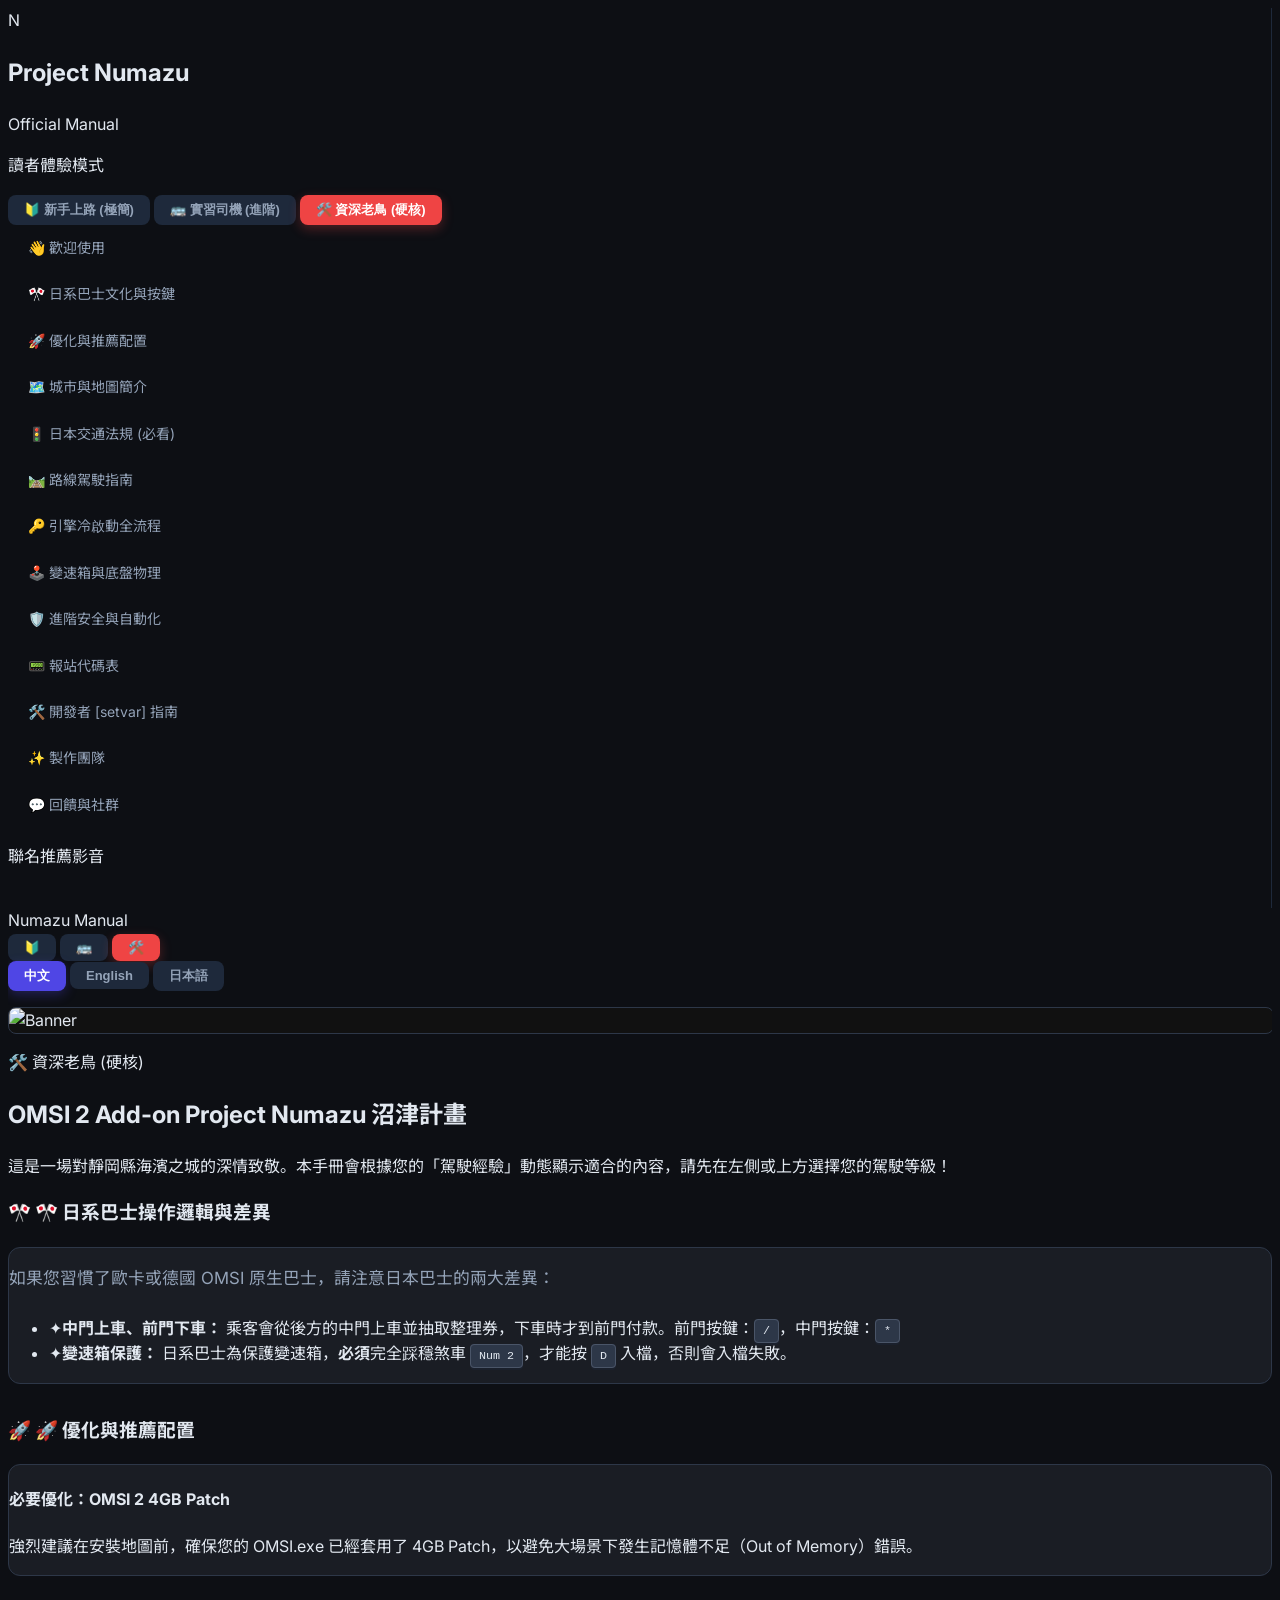
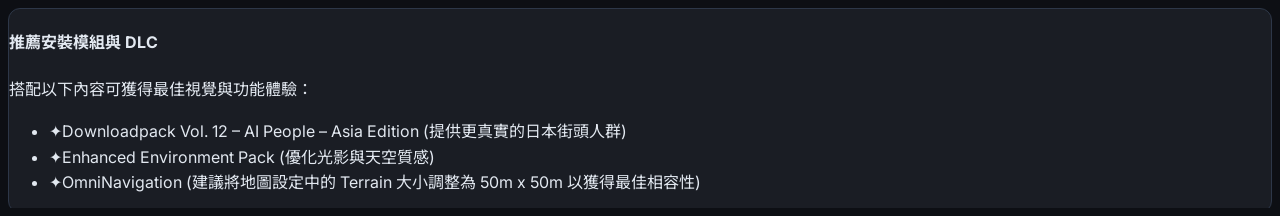
==== Manual_Project_Numazu_OMSI_2_EN+JP+TC.html @ 425b50ad "Add Project Numazu Manual HTML" ====
<!DOCTYPE html>
<html lang="zh-HK">
<head>
    <meta charset="UTF-8">
    <meta name="viewport" content="width=device-width, initial-scale=1.0">
    <meta name="referrer" content="strict-origin-when-cross-origin" />
    <title>Project Numazu - Map & Vehicle Official Manual</title>
    <script src="https://cdn.tailwindcss.com"></script>
    <style>
        @import url('https://fonts.googleapis.com/css2?family=Inter:wght@300;400;600;700;800&display=swap');
        @import url('https://fonts.googleapis.com/css2?family=Noto+Sans+JP:wght@400;700&display=swap');
        
        body {
            font-family: 'Inter', 'Noto Sans JP', -apple-system, BlinkMacSystemFont, sans-serif;
            background-color: #0d0f14;
            color: #e2e8f0;
            scroll-behavior: smooth;
            line-height: 1.6;
        }

        .sidebar { height: 100vh; overflow-y: auto; border-right: 1px solid #1e293b; }
        .content-area { height: 100vh; overflow-y: auto; }
        .card { background: #1a1d24; border: 1px solid #2d3748; border-radius: 0.75rem; overflow: hidden; margin-bottom: 2rem; }
        
        .lang-btn, .level-btn {
            padding: 6px 16px;
            border-radius: 8px;
            font-size: 13px;
            font-weight: 600;
            transition: all 0.3s;
            background: #1e293b;
            color: #94a3b8;
            cursor: pointer;
            border: none;
        }
        .lang-btn.active, .level-btn.active {
            background: #4f46e5;
            color: white;
            box-shadow: 0 4px 12px rgba(79, 70, 229, 0.3);
        }

        /* 難度等級專屬配色 */
        .level-btn[data-level="newbie"].active { background: #10b981; box-shadow: 0 4px 12px rgba(16, 185, 129, 0.3); }
        .level-btn[data-level="inter"].active { background: #f59e0b; box-shadow: 0 4px 12px rgba(245, 158, 11, 0.3); }
        .level-btn[data-level="vet"].active { background: #ef4444; box-shadow: 0 4px 12px rgba(239, 68, 68, 0.3); }

        pre { background: #000; padding: 1.25rem; border-radius: 0.75rem; color: #34d399; font-family: 'Consolas', monospace; font-size: 0.85rem; border: 1px solid #1e293b; margin: 1rem 0; white-space: pre-wrap; }
        
        .nav-link { transition: all 0.2s; border-left: 4px solid transparent; padding: 0.75rem 1rem; display: block; color: #94a3b8; font-size: 0.875rem; text-decoration: none; }
        .nav-link:hover { background: #1e293b; color: #f8fafc; }
        .nav-link.active { color: #818cf8; background: #1e1b4b; border-left: 4px solid #6366f1; }

        .key-badge { background: #334155; padding: 2px 8px; border-radius: 6px; font-weight: 700; color: #fbbf24; border: 1px solid #475569; font-size: 0.75rem; box-shadow: 0 2px 0 #1e293b; }
        
        .tutorial-img {
            width: 100%;
            border-radius: 0.5rem;
            margin: 1rem 0;
            border: 1px solid #2d3748;
            background: #111;
            display: block;
        }

        .section-anchor { scroll-margin-top: 100px; }
        .route-card { border-left: 4px solid #4f46e5; padding: 1.5rem; }
        
        .credit-group-title { color: #818cf8; font-weight: 800; text-transform: uppercase; letter-spacing: 0.1em; font-size: 0.75rem; margin-bottom: 1rem; display: block; }
        .community-link { display: flex; align-items: center; gap: 1rem; padding: 1rem; background: #1a1d24; border: 1px solid #2d3748; border-radius: 0.75rem; color: #e2e8f0; text-decoration: none; transition: all 0.2s; }
        .community-link:hover { border-color: #4f46e5; background: #1e1b4b; }

        .desc-text { color: #94a3b8; font-size: 1.05rem; margin-bottom: 1.5rem; }
        kbd { background: #2d3748; padding: 4px 8px; border-radius: 4px; border: 1px solid #4a5568; font-size: 0.9em; box-shadow: 0 2px 0 #1a202c; color: #e2e8f0; font-family: monospace; }

        .setvar-table th { background: #2d3748; color: #fff; padding: 12px; border: 1px solid #374151; }
        .setvar-table td { padding: 12px; border: 1px solid #374151; color: #94a3b8; }
        .setvar-table tr:nth-child(even) { background: #1f2937; }

        .avatar-img { width: 100%; height: 100%; object-fit: cover; border-radius: 1rem; }

        .step-badge {
            background: #4f46e5;
            color: white;
            width: 28px;
            height: 28px;
            border-radius: 50%;
            display: inline-flex;
            align-items: center;
            justify-content: center;
            font-size: 14px;
            font-weight: 800;
            margin-right: 12px;
            flex-shrink: 0;
        }
    </style>
</head>
<body class="flex">

    <!-- Sidebar Navigation -->
    <aside class="sidebar w-72 flex-shrink-0 bg-[#0d0f14] sticky top-0 hidden md:flex flex-col">
        <div class="p-8 flex-1">
            <div class="flex items-center gap-4 mb-8">
                <div class="w-12 h-12 bg-gradient-to-br from-indigo-500 to-purple-600 rounded-xl flex items-center justify-center font-bold text-white text-xl shadow-lg">N</div>
                <div>
                    <h1 class="text-lg font-bold leading-none text-white">Project Numazu</h1>
                    <span class="text-[10px] text-indigo-400 uppercase tracking-[0.2em] font-bold">Official Manual</span>
                </div>
            </div>

            <!-- Level Selector (Sidebar) -->
            <div class="mb-8 p-4 bg-[#1a1d24] rounded-xl border border-slate-800">
                <p class="text-[10px] text-slate-400 font-bold uppercase tracking-wider mb-3 text-center" id="level-title">讀者體驗模式</p>
                <div class="flex flex-col gap-2">
                    <button onclick="setLevel('newbie')" class="level-btn" data-level="newbie" id="btn-lvl-newbie">🔰 新手上路 (極簡)</button>
                    <button onclick="setLevel('inter')" class="level-btn" data-level="inter" id="btn-lvl-inter">🚌 實習司機 (進階)</button>
                    <button onclick="setLevel('vet')" class="level-btn active" data-level="vet" id="btn-lvl-vet">🛠️ 資深老鳥 (硬核)</button>
                </div>
            </div>
            
            <nav class="space-y-1 text-sm" id="sidebar-nav"></nav>

            <div class="mt-12 pt-8 border-t border-slate-800">
                <p class="text-[10px] font-black text-slate-500 uppercase tracking-widest mb-6 px-2">聯名推薦影音</p>
                <div class="space-y-3">
                    <a href="https://www.youtube.com/@Shiko_0215" target="_blank" class="flex items-center gap-3 px-2 py-1 hover:text-red-500 transition-all group no-underline text-slate-400">
                        <svg class="w-4 h-4" fill="currentColor" viewBox="0 0 24 24"><path d="M23.498 6.186a3.016 3.016 0 0 0-2.122-2.136C19.505 3.545 12 3.545 12 3.545s-7.505 0-9.377.505A3.017 3.017 0 0 0 .502 6.186C0 8.07 0 12 0 12s0 3.93.502 5.814a3.016 3.016 0 0 0 2.122 2.136c1.871.505 9.376.505 9.376.505s7.505 0 9.377-.505a3.015 3.015 0 0 0 2.122-2.136C24 15.93 24 12 24 12s0-3.93-.502-5.814zM9.545 15.568V8.432L15.818 12l-6.273 3.568z"/></svg>
                        <span class="font-medium text-xs">Shiko @Aurora Studio</span>
                    </a>
                    <a href="https://space.bilibili.com/8312316" target="_blank" class="flex items-center gap-3 px-2 py-1 hover:text-blue-400 transition-all group no-underline text-slate-400">
                        <span class="font-black text-sm text-blue-500 rounded bg-white px-1">B</span>
                        <span class="font-medium text-xs">空飛ぶ蔥 @Bilibili</span>
                    </a>
                </div>
            </div>
        </div>
    </aside>

    <!-- Main Content Area -->
    <main class="content-area flex-1 relative bg-[#0d0f14]">
        <header class="sticky top-0 z-20 bg-[#0d0f14]/90 backdrop-blur-xl border-b border-slate-800 px-6 py-4 flex flex-wrap justify-between items-center gap-4">
            <div class="md:hidden font-bold text-white text-lg">Numazu Manual</div>
            
            <!-- Mobile Level Selector -->
            <div class="md:hidden flex gap-2">
                <button onclick="setLevel('newbie')" class="level-btn px-2" data-level="newbie">🔰</button>
                <button onclick="setLevel('inter')" class="level-btn px-2" data-level="inter">🚌</button>
                <button onclick="setLevel('vet')" class="level-btn px-2 active" data-level="vet">🛠️</button>
            </div>

            <div class="flex gap-2 ml-auto">
                <button onclick="setLanguage('zh')" id="btn-zh" class="lang-btn active">中文</button>
                <button onclick="setLanguage('en')" id="btn-en" class="lang-btn">English</button>
                <button onclick="setLanguage('ja')" id="btn-ja" class="lang-btn">日本語</button>
            </div>
        </header>

        <div id="main-content" class="max-w-5xl mx-auto p-6 md:p-16">
            <!-- Content will be Dynamic -->
        </div>
    </main>

    <script>
        const studioBaseURL = "https://images.squarespace-cdn.com/content/v1/68d7b579d57652029ec28fd5/";
        const assetSuffix = "?content-type=image%2Fjpeg";

        const images = {
            banner: studioBaseURL + "b64e6148-f1e7-4c28-883b-c098ede58441/1.jpg" + assetSuffix,
            start_key: studioBaseURL + "3f4625a5-c1e1-497b-9f58-de802a52fb15/2.jpg" + assetSuffix,
            start_engine: studioBaseURL + "e128098c-1c18-47d7-831c-15a4ffff5bd2/3.jpg" + assetSuffix,
            gearbox: studioBaseURL + "775b69c3-3a24-4913-9c1d-58868111ea38/7.jpg" + assetSuffix,
            dash_idling: studioBaseURL + "f2cd33f2-8431-4a8b-b829-32eec924f565/10.jpg" + assetSuffix,
            kneeling: studioBaseURL + "7ba560e2-bae1-47d6-9891-c5ff1f862fbb/11.jpg" + assetSuffix,
            ibis: studioBaseURL + "a61b80b5-82e7-4479-97fa-e146ae84726c/12.jpg" + assetSuffix,
            lcd: studioBaseURL + "43ebb72b-6090-4a53-9eec-144473265c59/13.jpg" + assetSuffix,
            shiko: studioBaseURL + "08ca4c28-f314-40cc-b061-f0c0a336202b/AuroraShiko.png" + assetSuffix,
            negi: studioBaseURL + "73da8416-d54a-4260-bf05-dd0668075fe0/Negi.jpg" + assetSuffix
        };

        const translations = {
			zh: {
                level_title: "讀者體驗模式",
                level_newbie: "🔰 新手上路 (極簡)",
                level_inter: "🚌 實習司機 (進階)",
                level_vet: "🛠️ 資深老鳥 (硬核)",

				welcome_title: "OMSI 2 Add-on Project Numazu 沼津計畫",
				welcome_desc: "這是一場對靜岡縣海濱之城的深情致敬。本手冊會根據您的「駕駛經驗」動態顯示適合的內容，請先在左側或上方選擇您的駕駛等級！",
				nav: {
					welcome: '👋 歡迎使用',
					setup: '🚀 優化與推薦配置',
					map_intro: '🗺️ 城市與地圖簡介',
                    quick_start: '⚡ 極簡 3 分鐘發車',
                    diff_culture: '🎌 日系巴士文化與按鍵',
                    traffic_rules: '🚦 日本交通法規 (必看)',
					route_guide: '🛤️ 路線駕駛指南',
					start: '🔑 引擎冷啟動全流程',
					driving: '🕹️ 變速箱與底盤物理',
					advanced: '🛡️ 進階安全與自動化',
					ibis: '📟 報站代碼表',
					dev: '🛠️ 開發者 [setvar] 指南',
					credits: '✨ 製作團隊',
					community: '💬 回饋與社群'
				},

                // 專屬：新手上路 (Newbie)
                quick_start_h: "⚡ 3分鐘內讓巴士動起來 (極速上手)",
                quick_start_desc: "覺得複雜的開關太多？別擔心，跟著這三個步驟，立刻把車開上路！",
                quick_start_steps: [
                    "按下 <kbd>E</kbd> 與 <kbd>M</kbd> 啟動引擎與電源。",
                    "踩住煞車，按下 <kbd>D</kbd> 切入前進檔位。",
                    "按下 <kbd>.</kbd> 放開駐車手煞車，踩油門出發！"
                ],
                quick_start_video_h: "📺 懶人包教學影片",
                quick_start_video_desc: "文字太無聊？直接看教學影片 (提供 B站 與 YouTube 雙源)：",

                // 專屬：實習司機 (Intermediate)
                diff_culture_h: "🎌 日系巴士操作邏輯與差異",
                diff_culture_desc: "如果您習慣了歐卡或德國 OMSI 原生巴士，請注意日本巴士的兩大差異：",
                diff_culture_points: [
                    "<b>中門上車、前門下車：</b> 乘客會從後方的中門上車並抽取整理券，下車時才到前門付款。前門按鍵：<kbd>/</kbd>，中門按鍵：<kbd>*</kbd>",
                    "<b>變速箱保護：</b> 日系巴士為保護變速箱，<b>必須</b>完全踩穩煞車 <kbd>Num 2</kbd>，才能按 <kbd>D</kbd> 入檔，否則會入檔失敗。"
                ],

                // 交通規則區塊 (All Tiers)
                traffic_rules_h: "🚦 日本交通法規與安全指南",
                traffic_rules_desc: "無論您是新手還是老司機，在日本道路上駕駛都必須遵守當地法規。請觀看安全短片，或直接閱讀下方的「文字版重點」：",
                traffic_switch_hint: "🎥 載入緩慢？將滑鼠移至影片上方，可於右上角手動切換線路 (YouTube / Bilibili)",
                
                // 離線文字版重點 (新增)
                traffic_fallback_title: "安全限制 (Local File Restriction)",
                traffic_fallback_desc: "為遵守瀏覽器安全政策，本地檔案無法直接內嵌播放。請點擊下方按鈕前往觀看，或直接閱讀下方的「文字版重點」。",
                traffic_fallback_btn: "▶️ 於 YouTube 觀看 (Watch on YouTube)",
                traffic_text_h: "📖 交通規則文字版重點 (離線可讀)",
                traffic_text_rules: [
                    "🚗 <b>左側通行：</b> 日本道路實施左側通行，方向盤在右側。",
                    "🚶 <b>禮讓行人：</b> 轉彎時，斑馬線上的行人擁有絕對優先權。",
                    "🛑 <b>停看聽：</b> 行經鐵路平交道 (道口) 前必須「完全停止」再開。",
                    "🚦 <b>嚴守號誌：</b> 切勿闖紅燈，市區速限通常為 40km/h。"
                ],

                // 共用/進階
				setup_h: "🚀 優化與推薦配置",
				setup_patch: "必要優化：OMSI 2 4GB Patch",
				setup_patch_desc: "強烈建議在安裝地圖前，確保您的 OMSI.exe 已經套用了 4GB Patch，以避免大場景下發生記憶體不足（Out of Memory）錯誤。",
				setup_dlc: "推薦安裝模組與 DLC",
				setup_dlc_notes: "搭配以下內容可獲得最佳視覺與功能體驗：",
				setup_dlc_list: [
					"Downloadpack Vol. 12 – AI People – Asia Edition (提供更真實的日本街頭人群)",
					"Enhanced Environment Pack (優化光影與天空質感)",
					"OmniNavigation (建議將地圖設定中的 Terrain 大小調整為 50m x 50m 以獲得最佳相容性)"
				],
				setup_asian: "手動啟用亞洲乘客 (選配)",
				setup_asian_desc: "若您已安裝亞洲人型 DLC，請按照以下步驟手動切換：",
				setup_asian_steps: [
					"前往地圖目錄：`Maps/Project_Numazu/`",
					"刪除原有的 `humans.txt` 與 `drivers.txt` 文件",
					"將 `humans-Asian.txt` 重新命名為 `humans.txt`",
					"將 `drivers_Asian.txt` 重新命名為 `drivers.txt` (移除 _Asian 後綴)"
				],
				map_intro_h: "🗺️ 地圖故事與背景",
				map_intro_p1: "沼津市（Numazu City）坐落於靜岡縣東部，是前往伊豆半島的重要門戶。地圖製作團隊致力於 1:1 還原當地的街景。",
				map_features_h: "💡 地圖製作特色",
				map_features: ["真實窄路體驗", "富士山絕景", "自定義日系物件", "最佳化 FPS 調校"],
				route_h: "營運路線深度導覽",
				route_nis: "NIS 回送：由車廠出發至車站的必經之路。",
				route_n12: "快速往返沼津駅與港口市場。",
				route_n13: "穿梭於商店街與港口間的循環線。",
				route_n41: "前往明電舎工業區的通勤線路。",
				route_n45: "經由主要幹道往返沼津駅與沼津港。",
				timetable_title: "互動式聯合時刻表",
				timetable_desc: "獲取所有巴士路線與 NR 鐵路轉乘的完整營運時間表。強烈建議專業駕駛員以此維持準點。",
				timetable_btn: "開啟 Numazu_Station_TimeTable.html",
				route_n12_title: "沼12 N12 (沼津駅-沼津港) 假日特急",
				route_n13_title: "沼13 N13 (沼津駅-沼津港)",
				route_n41_title: "N41 (沼津駅 - 明電舎)",
				route_n45_title: "N45 (沼津駅 - 沼津港)",
				
                start_h: "🔑 硬核：引擎冷啟動全流程",
				start_p1: "本模組真實還原五十鈴 4HK1-TCS 引擎的電氣聯鎖邏輯，請嚴格遵守以下操作：",
				start_list: ["1. 插入鑰匙", "2. 開啟主電源 (Main Power) - 確保氣壓錶作動", "3. 點火啟動並等待自檢完成"],
				start_warning: "警告：引擎運轉時切勿關閉主電源，將導致 ECU 判定錯誤並死火。",
				
                driving_h: "🕹️ 變速箱與底盤物理",
				trans_h: "Allison 6AT 自動變速箱邏輯",
				trans_p: "掛入檔位前**必須踩住煞車**。點擊儀表板左側的 MODE 按鈕可切換至 Power Mode 延遲換檔時機。",
				height_h: "Kneeling 與 Leveling 車身傾斜控制",
				height_p: "開啟開關後，車門開啟時空氣懸吊會自動洩氣使車身側傾下降。",
				
                advanced_h: "🛡️ 進階安全系統詳解",
				edss_h: "EDSS (緊急駕駛停止系統)",
				edss_p: "發生緊急情況時按下紅色按鈕，車輛會發出警報並立即切斷動力、強力制動直到完全停止。",
				stop_h: "Idling-Stop (自動啟停系統)",
				stop_p: "拉起手煞車並深踩煞車，當綠燈亮起時引擎會自動關閉以節能。",
				
                fare_title: "📟 IBIS 與整理券系統",
				fare_desc: "模擬日本「整理券」機制，請由 IBIS 輸入下方代碼設定路線與票價區間。",
				dev_h: "🛠️ 開發者專區：[setvar] 指南",
				dev_p: "車輛塗裝的 [*.cti] 檔案包含多個 [setvar] 選項。進階玩家與塗裝製作者可自由調整：",
				setvars: {
					door: "Door_chime_Type (門鈴聲類型)",
					door_desc: "0: 基礎蜂鳴器 | 1: 叮咚鈴聲 | 2: 音樂鈴聲 | 3: 西鐵式鈴聲",
					led: "Side_LED_Type (側邊看板類型)",
					led_desc: "0: 短版 | 1: 長版 | 2: LCD 顯示屏",
					stop: "Bus_stop_sign (車內站名牌)",
					stop_desc: "0: 無 | 1: 新式數位 | 2: 舊式燈箱",
					plate: "Number_plate_type (車牌位置)",
					plate_desc: "0: 中置 | 1: 側置"
				},
				paths_h: "材質路徑說明",
				paths_p: "自定義看板內容路徑：",
				credits_h: "✨ 製作團隊 (Credits)",
				credits_recognition: "特別致謝 Negi-kyu Workshop 提供的 ERGA Mio 模型組與腳本技術。",
				team_sections: {
					core: "核心開發團隊",
					vehicles: "車輛模型與 AI 資產",
					trains: "火車模型提供",
					resources: "物件資源",
					audio: "資產, 音效與音訊",
					thanks: "特別鳴謝"
				},
				community_h: "💬 回饋與社群 (Community)",
				community_p: "我們重視您的意見！"
			},
			en: {
                level_title: "Reader Experience Mode",
                level_newbie: "🔰 Newbie (Quick Start)",
                level_inter: "🚌 Intermediate (Standard)",
                level_vet: "🛠️ Veteran (Hardcore)",

				welcome_title: "OMSI 2 Add-on Project Numazu",
				welcome_desc: "Welcome to Project Numazu! This manual adapts to your experience level. Please select your driving experience level on the left or top to begin.",
				nav: {
					welcome: '👋 Welcome',
					setup: '🚀 Optimized Setup',
					map_intro: '🗺️ Map Story',
                    quick_start: '⚡ 3-Min Quick Start',
                    diff_culture: '🎌 JP Bus Culture',
                    traffic_rules: '🚦 Traffic Rules (Must Watch)',
					route_guide: '🛤️ Route Guide',
					start: '🔑 Cold Start Sequence',
					driving: '🕹️ Gearbox & Physics',
					advanced: '🛡️ Safety Systems',
					ibis: '📟 IBIS Codes',
					dev: '🛠️ Developer [setvar]',
					credits: '✨ Credits',
					community: '💬 Community'
				},

                quick_start_h: "⚡ 3-Minute Quick Start",
                quick_start_desc: "Too many switches? Follow these 3 simple steps to get moving immediately!",
                quick_start_steps: [
                    "Press <kbd>E</kbd> and <kbd>M</kbd> to start the engine and electrics.",
                    "Hold the brake, and press <kbd>D</kbd> to shift into Drive.",
                    "Press <kbd>.</kbd> to release the parking brake, and accelerate!"
                ],
                quick_start_video_h: "📺 Video Tutorials",
                quick_start_video_desc: "Prefer watching? Check out the quick start guides:",

                diff_culture_h: "🎌 Japanese Bus Operations",
                diff_culture_desc: "If you're used to European buses in OMSI, note these key differences:",
                diff_culture_points: [
                    "<b>Rear Boarding:</b> Passengers board from the middle/rear doors and exit from the front door. Front door key: <kbd>/</kbd>, Middle door key: <kbd>*</kbd>",
                    "<b>Gearbox Protection:</b> You <b>must</b> hold the brake pedal (<kbd>Num 2</kbd>) fully before pressing <kbd>D</kbd>, otherwise the gear won't engage."
                ],

                traffic_rules_h: "🚦 Japanese Traffic Rules & Safety",
                traffic_rules_desc: "Whether you're a newbie or a veteran, driving on Japanese roads requires strict adherence to local laws. Watch the video or read the core rules below:",
                traffic_switch_hint: "🎥 Video not loading? Hover over the video to switch source (YouTube / Bilibili).",
                
                traffic_fallback_title: "Local File Restriction (Offline)",
                traffic_fallback_desc: "Due to browser security policies, videos cannot be embedded in local files. Watch via the button below, or read the text summary:",
                traffic_fallback_btn: "▶️ Watch on YouTube",
                traffic_text_h: "📖 Core Traffic Rules (Text Version)",
                traffic_text_rules: [
                    "🚗 <b>Left-Hand Traffic:</b> Drive on the left side of the road.",
                    "🚶 <b>Yield to Pedestrians:</b> Pedestrians at crosswalks have absolute priority.",
                    "🛑 <b>Full Stop:</b> You must come to a COMPLETE STOP at railway crossings.",
                    "🚦 <b>Speed & Signals:</b> Follow speed limits (usually 40km/h in cities) and traffic lights."
                ],

				setup_h: "🚀 Optimized Setup",
				setup_patch: "Essential: OMSI 2 4GB Patch",
				setup_patch_desc: "Apply the 4GB Patch to your OMSI.exe to prevent 'Out of Memory' errors in this detailed map.",
				setup_dlc: "Recommended DLCs & Mods",
				setup_dlc_notes: "The DLC is best experienced with the following:",
				setup_dlc_list: [
					"Downloadpack Vol. 12 – AI People – Asia Edition",
					"Enhanced Environment Pack",
					"OmniNavigation (Resize terrain to 50m x 50m)"
				],
				setup_asian: "Optional: Asian Passengers Setup",
				setup_asian_desc: "To use Asian passengers, go to `Maps/Project_Numazu/` and:",
				setup_asian_steps: [
					"Delete `humans.txt` and `drivers.txt`",
					"Rename `humans-Asian.txt` to `humans.txt`",
					"Rename `drivers_Asian.txt` to `drivers.txt`"
				],
				map_intro_h: "🗺️ Map Background",
				map_intro_p1: "Located in Shizuoka, Numazu is the gateway to the Izu Peninsula.",
				map_features_h: "💡 Map Features",
				map_features: ["Narrow roads", "Mt. Fuji views", "Custom Assets", "FPS Optimized"],
				route_h: "Route Navigation",
				route_nis: "NIS: Depot transfers.",
				route_n12: "Quick transfer between Numazu Sta. and Port Market.",
				route_n13: "Circular route through shopping streets and the port.",
				route_n41: "Commuter route to Meidensha Industrial Area.",
				route_n45: "Arterial route between Numazu Sta. and Numazu Port.",
				timetable_title: "Interactive Joint Timetable",
				timetable_desc: "Access the full operational schedule for all routes.",
				timetable_btn: "Open Numazu_Station_TimeTable.html",
				route_n12_title: "N12 (Numazu Sta. - Numazu Port) Holiday Express",
				route_n13_title: "N13 (Numazu Sta. - Numazu Port)",
				route_n41_title: "N41 (Numazu Sta. - Meidensha)",
				route_n45_title: "N45 (Numazu Sta. - Numazu Port)",
				start_h: "🔑 Hardcore: Cold Start Sequence",
				start_p1: "Electrical interlock logic for the 4HK1-TCS Engine:",
				start_list: ["1. Insert Key", "2. Main Power ON", "3. Ignition & Self-Check"],
				start_warning: "WARNING: Do not cut main power while engine is running.",
				driving_h: "🕹️ Handling & Gearbox",
				trans_h: "Allison 6AT Logic",
				trans_p: "Brake pedal MUST be pressed to shift. Use MODE for Power Shift.",
				height_h: "Kneeling/Leveling",
				height_p: "Auto kneeling when doors open.",
				advanced_h: "🛡️ Safety Features",
				edss_h: "EDSS (Emergency Stop)",
				edss_p: "Triggers alarm and emergency braking.",
				stop_h: "Idling-Stop",
				stop_p: "Auto stop with brake + parking brake.",
				fare_title: "📟 IBIS & Fare",
				fare_desc: "Japanese fare simulation.",
				dev_h: "🛠️ Developer: About the Setvars",
				dev_p: "The texture's [*.cti] file includes multiple [setvar] options:",
				setvars: {
					door: "Door_chime_Type",
					door_desc: "0: Basic Buzzer | 1: Ding-dong | 2: Music | 3: Nishitetsu Type",
					led: "Side_LED_Type",
					led_desc: "0: Short | 1: Long | 2: LCD Display",
					stop: "Bus_stop_sign",
					stop_desc: "0: None | 1: New Type | 2: Old Type",
					plate: "Number_plate_type",
					plate_desc: "0: Middle | 1: Side"
				},
				paths_h: "Texture Paths",
				paths_p: "Modify Krueger folder textures.",
				credits_h: "✨ Project Credits",
				credits_recognition: "Special recognition to Negi-kyu Workshop.",
				team_sections: {
					core: "Core Development Team",
					vehicles: "Vehicle Models & AI",
					trains: "Train Models",
					resources: "Resources",
					audio: "Assets, Sound & Audio",
					thanks: "Special Thanks"
				},
				community_h: "💬 Community",
				community_p: "We value your input!"
			},
			ja: {
                level_title: "読者体験モード",
                level_newbie: "🔰 初心者 (クイック)",
                level_inter: "🚌 中級者 (標準)",
                level_vet: "🛠️ ベテラン (ハードコア)",

				welcome_title: "OMSI 2 プロジェクト沼津",
				welcome_desc: "プロジェクト沼津へようこそ！このマニュアルはあなたの経験値に合わせて内容が変化します。左側または上部からレベルを選択してください。",
				nav: {
					welcome: '👋 ようこそ',
					setup: '🚀 最適化設定',
					map_intro: '🗺️ 地図の概要',
                    quick_start: '⚡ 3分発車ガイド',
                    diff_culture: '🎌 日本のバス仕様',
                    traffic_rules: '🚦 交通ルール (必見)',
					route_guide: '🛤️ 路線ガイド',
					start: '🔑 始動シーケンス',
					driving: '🕹️ 走行・変速機',
					advanced: '🛡️ 安全機能',
					ibis: '📟 IBIS',
					dev: '🛠️ [setvar] 設定',
					credits: '✨ クレジット',
					community: '💬 コミュニティ'
				},

                quick_start_h: "⚡ 3分で出発！クイックスタート",
                quick_start_desc: "スイッチが多すぎる？この3つのステップだけで、すぐに出発できます！",
                quick_start_steps: [
                    "<kbd>E</kbd> と <kbd>M</kbd> を押してエンジンと電源を入れます。",
                    "ブレーキを踏んだまま、<kbd>D</kbd> を押してドライブに入れます。",
                    "<kbd>.</kbd> を押してパーキングブレーキを解除し、アクセルを踏みます！"
                ],
                quick_start_video_h: "📺 動画チュートリアル",
                quick_start_video_desc: "文字より動画派の方はこちら：",

                diff_culture_h: "🎌 日本のバスの特徴と操作",
                diff_culture_desc: "欧州のバスとは異なる、日本のバス特有の操作にご注意ください：",
                diff_culture_points: [
                    "<b>中乗り前降り：</b> 乗客は中扉から乗車し、整理券を取ります。前扉キー：<kbd>/</kbd>、中扉キー：<kbd>*</kbd>",
                    "<b>変速機の保護：</b> <kbd>D</kbd> ボタンを押す前に、必ずブレーキ (<kbd>Num 2</kbd>) をしっかり踏んでください。踏まないとギアが入りません。"
                ],

                traffic_rules_h: "🚦 日本の交通ルールと安全ガイド",
                traffic_rules_desc: "初心者からベテランまで、日本の道路を運転する際は現地の法令（左側通行など）を遵守する必要があります。動画を視聴するか、以下のテキスト要点をご確認ください：",
                traffic_switch_hint: "🎥 再生できない場合、動画にホバーして右上のボタンからソースを切り替えてください (YouTube / Bilibili)。",
                
                traffic_fallback_title: "ローカルファイルの制限 (オフライン)",
                traffic_fallback_desc: "セキュリティ制限により動画の埋め込みができません。以下のボタンから視聴するか、テキスト版をご確認ください：",
                traffic_fallback_btn: "▶️ YouTubeで見る",
                traffic_text_h: "📖 交通ルール要点 (テキスト版)",
                traffic_text_rules: [
                    "🚗 <b>左側通行：</b> 日本は左側通行です。",
                    "🚶 <b>歩行者優先：</b> 横断歩道では歩行者に絶対的な優先権があります。",
                    "🛑 <b>一時停止：</b> 踏切の直前では必ず「完全停止」してください。",
                    "🚦 <b>信号と速度：</b> 信号を厳守し、市街地の制限速度（通常40km/h）を守ってください。"
                ],

				setup_h: "🚀 推奨設定と最適化",
				setup_patch: "必須：OMSI 2 4GB Patch",
				setup_patch_desc: "メモリエラーを防ぐため、必ず 4GB Patch を適用してください。",
				setup_dlc: "推奨 DLC とモッド",
				setup_dlc_notes: "以下のモッドを併用することで、よりリアルな体験が可能になります：",
				setup_dlc_list: [
					"Downloadpack Vol. 12 – AI People – Asia Edition",
					"Enhanced Environment Pack",
					"OmniNavigation (地形サイズを 50m x 50m に設定)"
				],
				setup_asian: "アジア系乗客の有効化",
				setup_asian_desc: "以下の手順で変更してください：",
				setup_asian_steps: [
					"`Maps/Project_Numazu/` フォルダを開く",
					"`humans.txt` と `drivers.txt` を削除",
					"`humans-Asian.txt` を `humans.txt` にリネーム",
					"`drivers_Asian.txt` を `drivers.txt` にリネーム"
				],
				map_intro_h: "🗺️ 沼津マップの背景",
				map_intro_p1: "静岡県沼津市を舞台にしたマップです。",
				map_features_h: "💡 特徴",
				map_features: ["狭隘路の再現", "富士山の眺望", "専用オブジェクト", "最適化済み"],
				route_h: "運行路線ガイド",
				route_nis: "回送便。車庫入れ用。",
				route_n12: "沼津駅と港市場を素早く結ぶ急行便。",
				route_n13: "商店街と港を巡る循環路線。",
				route_n41: "明電舎工業団地への通勤路線。",
				route_n45: "幹線道路経由の沼津駅-沼津港線。",
				timetable_title: "インタラクティブ共同時刻表",
				timetable_desc: "全バス路線とNR鉄道の乗り換えを含む完全な運行スケジュール。",
				timetable_btn: "Numazu_Station_TimeTable.html を開く",
				route_n12_title: "沼12 N12 (沼津駅-沼津港) 休日急行",
				route_n13_title: "沼13 N13 (沼津駅-沼津港)",
				route_n41_title: "N41 (沼津駅 - 明電舎)",
				route_n45_title: "N45 (沼津駅 - 沼津港)",
				start_h: "🔑 ハードコア：エンジン始動手順",
				start_p1: "手順通り操作してください：",
				start_list: ["1. キーを挿入", "2. 主電源をオン", "3. 始動と自己診断"],
				start_warning: "警告：走行中に主電源を切らないでください。",
				driving_h: "🕹️ 走行と変速機",
				trans_h: "アリソン 6AT 制御",
				trans_p: "変速にはブレーキ必須。",
				height_h: "ニーリング制御",
				height_p: "ドア開時に車高が自動的に下がります。",
				advanced_h: "🛡️ 安全システム",
				edss_h: "EDSS (非常停止)",
				edss_p: "警報と共に非常ブレーキが作動します。",
				stop_h: "アイドリングストップ",
				stop_p: "駐車ブレーキ＋フットブレーキで自動停止。",
				fare_title: "📟 IBIS・運賃",
				fare_desc: "整理券システムを再現。",
				dev_h: "🛠️ [setvar] 設定ガイド",
				dev_p: "テクスチャの [*.cti] ファイルの設定補足です：",
				setvars: {
					door: "Door_chime_Type",
					door_desc: "0: 標準ブザー | 1: ピンポン | 2: メロディ | 3: 西鉄タイプ",
					led: "Side_LED_Type",
					led_desc: "0: 短い | 1: 長い | 2: LCD表示器",
					stop: "Bus_stop_sign",
					stop_desc: "0: なし | 1: 新型デジタル | 2: 旧型",
					plate: "Number_plate_type",
					plate_desc: "0: 中央配置 | 1: 側面配置"
				},
				paths_h: "テクスチャパス",
				paths_p: "Krueger フォルダの画像を編集してください。",
				credits_h: "✨ 制作クレジット",
				credits_recognition: "Negi-kyu Workshop に感謝します。",
				team_sections: {
					core: "開発チーム",
					vehicles: "車両・AIモデル",
					trains: "列車モデル",
					resources: "アセット",
					audio: "オーディオ",
					thanks: "スペシャルサンクス"
				},
				community_h: "💬 コミュニティ",
				community_p: "フィードバックをお待ちしております。"
			}
		};

        // 狀態管理
        const state = {
            lang: 'zh',
            level: 'vet', // 預設老鳥，但可切換 (newbie, inter, vet)
            videoPlatform: 'youtube' // 預設影片平台
        };

        // 切換影片平台的全局函數
        window.switchVideoPlatform = function(platform) {
            state.videoPlatform = platform;
            renderApp();
        };

        // 章節顯示邏輯 (根據等級)
        const visibilityMap = {
            welcome: ['newbie', 'inter', 'vet'],
            setup: ['inter', 'vet'],
            map_intro: ['newbie', 'inter', 'vet'],
            quick_start: ['newbie', 'inter'],
            diff_culture: ['inter', 'vet'],
            traffic_rules: ['newbie', 'inter', 'vet'],
            route_guide: ['inter', 'vet'],
            start: ['vet'],
            driving: ['inter', 'vet'],
            advanced: ['vet'],
            ibis: ['inter', 'vet'],
            dev: ['vet'],
            credits: ['newbie', 'inter', 'vet'],
            community: ['newbie', 'inter', 'vet']
        };

        function setLanguage(lang) {
            state.lang = lang;
            renderApp();
        }

        function setLevel(level) {
            state.level = level;
            renderApp();
        }

        function renderApp() {
            const data = translations[state.lang] || translations['en'];
            const lvl = state.level;

            // 更新按鈕UI狀態
            document.querySelectorAll('.lang-btn').forEach(b => b.classList.remove('active'));
            document.getElementById(`btn-${state.lang}`)?.classList.add('active');

            document.querySelectorAll('.level-btn').forEach(b => b.classList.remove('active'));
            document.querySelectorAll(`.level-btn[data-level="${lvl}"]`).forEach(b => b.classList.add('active'));

            // 翻譯等級選單文字
            const levelTitleEl = document.getElementById('level-title');
            if(levelTitleEl) levelTitleEl.innerText = data.level_title;
            document.getElementById('btn-lvl-newbie').innerText = data.level_newbie;
            document.getElementById('btn-lvl-inter').innerText = data.level_inter;
            document.getElementById('btn-lvl-vet').innerText = data.level_vet;

            // 構建導航與內容
            let navHTML = '';
            let contentHTML = '';

            // Helper 函數：檢查當前等級是否可見
            const isVisible = (sectionId) => visibilityMap[sectionId].includes(lvl);

            // --- 1. Welcome ---
            if (isVisible('welcome')) {
                navHTML += `<a href="#welcome" class="nav-link">${data.nav.welcome}</a>`;
                contentHTML += `
                    <section id="welcome" class="section-anchor mb-24">
                        <img src="${images.banner}" class="tutorial-img h-[400px] object-cover" alt="Banner">
                        <div class="flex items-center gap-4 mb-4 mt-8">
                            <span class="px-3 py-1 bg-indigo-600 rounded text-xs font-bold text-white uppercase tracking-widest">${lvl === 'newbie' ? data.level_newbie : lvl === 'inter' ? data.level_inter : data.level_vet}</span>
                        </div>
                        <h2 class="text-4xl md:text-6xl font-black mb-6 text-white tracking-tight leading-tight">${data.welcome_title}</h2>
                        <p class="text-lg md:text-xl text-slate-400 leading-relaxed max-w-3xl">${data.welcome_desc}</p>
                    </section>`;
            }

            // --- 2. Quick Start (新手專屬) ---
            if (isVisible('quick_start')) {
                navHTML += `<a href="#quick_start" class="nav-link">${data.nav.quick_start}</a>`;
                contentHTML += `
                    <section id="quick_start" class="section-anchor mb-24">
                        <h3 class="text-3xl font-bold mb-8 text-white flex items-center gap-4">
                            <span class="w-10 h-10 bg-green-500 rounded-lg flex items-center justify-center text-lg text-black">⚡</span>
                            ${data.quick_start_h}
                        </h3>
                        <div class="card p-8 border-l-4 border-green-500 shadow-xl shadow-green-900/20">
                            <p class="desc-text text-white font-medium">${data.quick_start_desc}</p>
                            <div class="bg-black/50 p-6 rounded-xl space-y-6 mt-6 mb-8">
                                ${data.quick_start_steps.map((step, idx) => `
                                    <div class="flex items-center text-slate-200 text-lg">
                                        <span class="step-badge bg-green-500 text-black">${idx + 1}</span>
                                        <span>${step}</span>
                                    </div>
                                `).join('')}
                            </div>
                            
                            <h4 class="text-xl font-bold text-white mb-4 mt-8">${data.quick_start_video_h}</h4>
                            <p class="desc-text text-sm">${data.quick_start_video_desc}</p>
                            <div class="grid grid-cols-1 md:grid-cols-2 gap-6 mt-4">
                                <a href="https://www.bilibili.com/video/BV1zTn8zQEJt/" target="_blank" class="bg-slate-900 hover:bg-slate-800 rounded-lg p-4 border border-slate-700 hover:border-blue-500 transition-all flex flex-col items-center justify-center aspect-video text-center group shadow-lg">
                                    <span class="text-4xl mb-2 text-blue-500 group-hover:scale-110 transition-transform">📺</span>
                                    <span class="font-bold text-slate-300 group-hover:text-white transition-colors">Bilibili 視頻教學</span>
                                    <span class="text-xs text-slate-500 mt-2">(提供者: 空飛ぶ蔥)</span>
                                    <span class="mt-4 px-4 py-1.5 bg-blue-600 text-white text-xs font-bold rounded-full opacity-0 group-hover:opacity-100 transition-opacity translate-y-2 group-hover:translate-y-0 transform">點擊觀看</span>
                                </a>
                                <a href="https://www.youtube.com/watch?v=QSVKhPHtCjQ" target="_blank" class="bg-slate-900 hover:bg-slate-800 rounded-lg p-4 border border-slate-700 hover:border-red-500 transition-all flex flex-col items-center justify-center aspect-video text-center group shadow-lg">
                                    <span class="text-4xl mb-2 text-red-500 group-hover:scale-110 transition-transform">▶️</span>
                                    <span class="font-bold text-slate-300 group-hover:text-white transition-colors">YouTube Guide</span>
                                    <span class="text-xs text-slate-500 mt-2">(Creator: Shiko)</span>
                                    <span class="mt-4 px-4 py-1.5 bg-red-600 text-white text-xs font-bold rounded-full opacity-0 group-hover:opacity-100 transition-opacity translate-y-2 group-hover:translate-y-0 transform">Watch Now</span>
                                </a>
                            </div>
                        </div>
                    </section>`;
            }

            // --- 3. Diff Culture (實習司機專屬) ---
            if (isVisible('diff_culture')) {
                navHTML += `<a href="#diff_culture" class="nav-link">${data.nav.diff_culture}</a>`;
                contentHTML += `
                    <section id="diff_culture" class="section-anchor mb-24">
                        <h3 class="text-3xl font-bold mb-8 text-white flex items-center gap-4">
                            <span class="w-10 h-10 bg-orange-500 rounded-lg flex items-center justify-center text-lg text-white">🎌</span>
                            ${data.diff_culture_h}
                        </h3>
                        <div class="card p-8">
                            <p class="desc-text">${data.diff_culture_desc}</p>
                            <ul class="space-y-4">
                                ${data.diff_culture_points.map(pt => `<li class="flex items-start gap-3 text-slate-200"><span class="text-orange-500 mt-1">✦</span><span>${pt}</span></li>`).join('')}
                            </ul>
                        </div>
                    </section>`;
            }

            // --- 4. Setup ---
            if (isVisible('setup')) {
                navHTML += `<a href="#setup" class="nav-link">${data.nav.setup}</a>`;
                contentHTML += `
                    <section id="setup" class="section-anchor mb-24">
                        <h3 class="text-3xl font-bold mb-8 text-white flex items-center gap-4">
                            <span class="w-10 h-10 bg-indigo-600 rounded-lg flex items-center justify-center text-lg">🚀</span>
                            ${data.setup_h}
                        </h3>
                        <div class="grid grid-cols-1 gap-6">
                            <div class="card p-8 border-l-4 border-yellow-500 bg-yellow-500/5">
                                <h4 class="text-xl font-bold text-white mb-2 underline">${data.setup_patch}</h4>
                                <p class="text-slate-400">${data.setup_patch_desc}</p>
                            </div>
                            
                            <div class="card p-8">
                                <h4 class="text-xl font-bold text-white mb-4">${data.setup_dlc}</h4>
                                <p class="text-slate-400 mb-4 italic text-sm">${data.setup_dlc_notes}</p>
                                <ul class="space-y-3">
                                    ${data.setup_dlc_list.map(item => `<li class="flex items-start gap-3 text-slate-200 text-sm"><span class="text-indigo-500 mt-1">✦</span>${item}</li>`).join('')}
                                </ul>
                            </div>

                            ${lvl === 'vet' ? `
                            <div class="card p-8 border-l-4 border-indigo-500">
                                <h4 class="text-xl font-bold text-white mb-4">${data.setup_asian}</h4>
                                <p class="text-slate-400 mb-6 text-sm">${data.setup_asian_desc}</p>
                                <div class="bg-black/40 p-6 rounded-xl space-y-4">
                                    ${data.setup_asian_steps.map((step, idx) => `
                                        <div class="flex items-center text-slate-300 text-sm">
                                            <span class="step-badge">${idx + 1}</span>
                                            <span class="pt-0.5">${step}</span>
                                        </div>
                                    `).join('')}
                                </div>
                            </div>
                            ` : ''}
                        </div>
                    </section>`;
            }

            // --- 5. Map Intro ---
            if (isVisible('map_intro')) {
                navHTML += `<a href="#map_intro" class="nav-link">${data.nav.map_intro}</a>`;
                contentHTML += `
                    <section id="map_intro" class="section-anchor mb-24">
                        <h3 class="text-3xl font-bold mb-8 text-white flex items-center gap-4">
                            <span class="w-10 h-10 bg-indigo-600 rounded-lg flex items-center justify-center text-sm font-bold">A</span>
                            ${data.map_intro_h}
                        </h3>
                        <div class="card p-10">
                            <p class="text-white font-bold text-xl mb-6">${data.map_intro_p1}</p>
                            <h4 class="text-indigo-400 font-black mb-4 uppercase tracking-widest text-xs">${data.map_features_h}</h4>
                            <ul class="list-disc list-inside space-y-2 text-slate-400">
                                ${(data.map_features || []).map(f => `<li>${f}</li>`).join('')}
                            </ul>
                        </div>
                    </section>`;
            }

            // --- 5.5 Traffic Rules (All Tiers) ---
            if (isVisible('traffic_rules')) {
                navHTML += `<a href="#traffic_rules" class="nav-link">${data.nav.traffic_rules}</a>`;
                
                contentHTML += `
                    <section id="traffic_rules" class="section-anchor mb-24">
                        <h3 class="text-3xl font-bold mb-8 text-white flex items-center gap-4">
                            <span class="w-10 h-10 bg-red-600 rounded-lg flex items-center justify-center text-lg font-bold">!</span>
                            ${data.traffic_rules_h}
                        </h3>
                        <div class="card p-8 border-l-4 border-red-500 shadow-xl shadow-red-900/20">
                            <p class="desc-text text-white font-medium mb-6">${data.traffic_rules_desc}</p>
                            
                            <!-- 動態影片嵌入模組 (透過 GitHub Pages 代理 YouTube 繞過本地限制) -->
                            <div class="relative w-full aspect-video rounded-xl overflow-hidden shadow-2xl border border-slate-700 bg-black group mb-6">
                                ${state.videoPlatform === 'bilibili' 
                                    ? `<iframe src="https://player.bilibili.com/player.html?isOutside=true&aid=115264490310906&bvid=BV1zTn8zQEJt&cid=32625200262&p=1&high_quality=1&danmaku=0" scrolling="no" border="0" frameborder="no" framespacing="0" allowfullscreen="true" class="absolute top-0 left-0 w-full h-full z-0"></iframe>`
                                    // 🌟 這裡換成您專屬的 GitHub Pages 代理網址！
                                    : `<iframe src="https://shiko215.github.io/NumazuExchange/yt-proxy.html?v=QSVKhPHtCjQ" title="YouTube video player" frameborder="0" allow="accelerometer; autoplay; clipboard-write; encrypted-media; gyroscope; picture-in-picture; web-share" allowfullscreen class="absolute top-0 left-0 w-full h-full z-0"></iframe>`
                                }
                                
                                <!-- 平台切換懸浮按鈕 (滑鼠移入時顯示) -->
                                <div class="absolute top-4 right-4 opacity-0 group-hover:opacity-100 transition-opacity z-10 flex gap-2">
                                    <button onclick="switchVideoPlatform('youtube')" class="${state.videoPlatform === 'youtube' ? 'ring-2 ring-white' : ''} px-3 py-1 bg-red-600/90 hover:bg-red-500 text-white text-xs font-bold rounded shadow-lg backdrop-blur transition-all">YouTube</button>
                                    <button onclick="switchVideoPlatform('bilibili')" class="${state.videoPlatform === 'bilibili' ? 'ring-2 ring-white' : ''} px-3 py-1 bg-blue-500/90 hover:bg-blue-400 text-white text-xs font-bold rounded shadow-lg backdrop-blur transition-all">Bilibili</button>
                                </div>
                            </div>
                            <p class="text-right text-xs text-slate-500 mt-[-1rem] mb-6 flex items-center justify-end gap-2">
                                ${data.traffic_switch_hint}
                            </p>

                            <!-- 永久顯示的文字版重點 (Offline / Reading Mode) -->
                            <div class="bg-slate-800/40 border border-slate-700 p-6 rounded-xl mt-4">
                                <h4 class="text-lg font-bold text-white mb-4">${data.traffic_text_h}</h4>
                                <div class="grid grid-cols-1 md:grid-cols-2 gap-4">
                                    ${data.traffic_text_rules.map(rule => `
                                        <div class="bg-slate-900/80 p-4 rounded-lg border border-slate-700/50 shadow-inner">
                                            <p class="text-sm text-slate-300 font-medium leading-relaxed">${rule}</p>
                                        </div>
                                    `).join('')}
                                </div>
                            </div>
                            
                        </div>
                    </section>`;
            }

            // --- 6. Route Guide ---
            if (isVisible('route_guide')) {
                navHTML += `<a href="#route_guide" class="nav-link">${data.nav.route_guide}</a>`;
                contentHTML += `
					<section id="route_guide" class="section-anchor mb-24">
                        <h3 class="text-3xl font-bold mb-8 text-white flex items-center gap-4">
                            <span class="w-10 h-10 bg-indigo-600 rounded-lg flex items-center justify-center text-sm font-bold">C</span>
                            ${data.route_h}
                        </h3>
                        
                        <div class="mb-8 p-6 bg-indigo-900/30 border-2 border-indigo-500 rounded-xl">
                            <div class="flex items-center gap-4 mb-2">
                                <span class="text-2xl">📅</span>
                                <h3 class="text-xl font-bold text-white">${data.timetable_title}</h3>
                            </div>
                            <p class="text-sm text-slate-300 mb-4">
                                ${data.timetable_desc}
                            </p>
                            <a href="Numazu_Station_TimeTable.html" target="_blank" 
                            class="inline-block bg-indigo-600 hover:bg-indigo-500 text-white px-4 py-2 rounded-lg font-bold transition-all shadow-lg">
                                ${data.timetable_btn}
                            </a>
                        </div>

                        <div class="grid grid-cols-1 gap-6">
                            <div class="card p-6 route-card">
                                <h4 class="text-xl font-bold text-white mb-2">NIS 回送 (Not In Service)</h4>
                                <p class="text-slate-400 text-sm">${data.route_nis}</p>
                            </div>
                            <div class="card p-6 route-card">
                                <h4 class="text-xl font-bold text-white mb-2">${data.route_n12_title}</h4>
                                <p class="text-slate-400 text-sm">${data.route_n12}</p>
                            </div>
                            <div class="card p-6 route-card">
                                <h4 class="text-xl font-bold text-white mb-2">${data.route_n13_title}</h4>
                                <p class="text-slate-400 text-sm">${data.route_n13}</p>
                            </div>
                            <div class="card p-6 route-card">
                                <h4 class="text-xl font-bold text-white mb-2">${data.route_n41_title}</h4>
                                <p class="text-slate-400 text-sm">${data.route_n41}</p>
                            </div>
                            <div class="card p-6 route-card">
                                <h4 class="text-xl font-bold text-white mb-2">${data.route_n45_title}</h4>
                                <p class="text-slate-400 text-sm">${data.route_n45}</p>
                            </div>
                        </div>
                    </section>`;
            }

            // --- 7. Start Engine (老鳥專屬的硬核啟動) ---
            if (isVisible('start')) {
                navHTML += `<a href="#start" class="nav-link">${data.nav.start}</a>`;
                contentHTML += `
                    <section id="start" class="section-anchor mb-24">
                        <h3 class="text-3xl font-bold mb-8 text-white flex items-center gap-4">
                            <span class="w-10 h-10 bg-slate-800 rounded-lg flex items-center justify-center text-sm font-bold text-red-400">P2</span>
                            ${data.start_h}
                        </h3>
                        <div class="card p-8 border-l-4 border-red-500">
                            <p class="desc-text">${data.start_p1}</p>
                            <div class="grid grid-cols-1 md:grid-cols-2 gap-4 mb-8">
                                <img src="${images.start_key}" class="tutorial-img">
                                <img src="${images.start_engine}" class="tutorial-img">
                            </div>
                            <div class="space-y-4">
                                ${(data.start_list || []).map(l => `<p class="text-slate-200 text-lg font-medium">${l}</p>`).join('')}
                            </div>
                            <div class="bg-red-500/10 border border-red-500/20 p-6 rounded-xl mt-10">
                                <p class="text-red-400 font-bold">⚠️ ${data.start_warning}</p>
                            </div>
                        </div>
                    </section>`;
            }

            // --- 8. Driving ---
            if (isVisible('driving')) {
                navHTML += `<a href="#driving" class="nav-link">${data.nav.driving}</a>`;
                contentHTML += `
                    <section id="driving" class="section-anchor mb-24">
                        <h3 class="text-3xl font-bold mb-8 text-white flex items-center gap-4">
                            <span class="w-10 h-10 bg-slate-800 rounded-lg flex items-center justify-center text-sm font-bold">P4</span>
                            ${data.driving_h}
                        </h3>
                        <div class="card p-8">
                            <h4 class="text-xl font-bold text-white mb-4">${data.trans_h}</h4>
                            <p class="desc-text">${data.trans_p}</p>
                            <img src="${images.gearbox}" class="tutorial-img mb-10">
                            
                            ${lvl === 'vet' ? `
                            <h4 class="text-xl font-bold text-white mb-4 mt-8 pt-8 border-t border-slate-700">${data.height_h}</h4>
                            <p class="desc-text">${data.height_p}</p>
                            <img src="${images.kneeling}" class="tutorial-img">
                            ` : ''}
                        </div>
                    </section>`;
            }

            // --- 9. Advanced (老鳥專屬) ---
            if (isVisible('advanced')) {
                navHTML += `<a href="#advanced" class="nav-link">${data.nav.advanced}</a>`;
                contentHTML += `
                    <section id="advanced" class="section-anchor mb-24">
                        <h3 class="text-3xl font-bold mb-8 text-white flex items-center gap-4">
                            <span class="w-10 h-10 bg-slate-800 rounded-lg flex items-center justify-center text-sm font-bold text-red-400">P7</span>
                            ${data.advanced_h}
                        </h3>
                        <div class="grid grid-cols-1 gap-6">
                            <div class="card p-8 border-l-4 border-red-600">
                                <h4 class="text-2xl font-bold text-white mb-4">${data.edss_h}</h4>
                                <p class="desc-text">${data.edss_p}</p>
                                <img src="${images.dash_idling}" class="tutorial-img">
                            </div>
                            <div class="card p-8 border-l-4 border-green-600">
                                <h4 class="text-2xl font-bold text-white mb-4">${data.stop_h}</h4>
                                <p class="desc-text">${data.stop_p}</p>
                            </div>
                        </div>
                    </section>`;
            }

            // --- 10. IBIS ---
            if (isVisible('ibis')) {
                navHTML += `<a href="#ibis" class="nav-link">${data.nav.ibis}</a>`;
                contentHTML += `
                    <section id="ibis" class="section-anchor mb-24">
                        <h3 class="text-3xl font-bold mb-8 text-white flex items-center gap-4">
                            <span class="w-10 h-10 bg-slate-800 rounded-lg flex items-center justify-center text-lg font-bold">P9</span>
                            ${data.fare_title}
                        </h3>
                        <p class="desc-text">${data.fare_desc}</p>
                        ${lvl === 'vet' ? `<img src="${images.ibis}" class="tutorial-img mb-6" alt="IBIS">` : ''}
                        
                        <div class="card overflow-hidden">
                            <table class="w-full text-left text-sm">
                                <thead class="bg-slate-800 text-white font-bold">
                                    <tr><th class="p-4">線路 (Route)</th><th class="p-4">Line</th><th class="p-4">Route</th></tr>
                                </thead>
                                <tbody class="divide-y divide-slate-800 text-slate-400">
                                    <tr><td class="p-4">回送 (Out of Service)</td><td class="p-4 font-mono">00100</td><td class="p-4 font-mono">00</td></tr>
                                    <tr><td class="p-4">${data.route_n12_title}</td><td class="p-4 font-mono">01201/01202</td><td class="p-4 font-mono">01/02</td></tr>
                                    <tr><td class="p-4">${data.route_n13_title}</td><td class="p-4 font-mono">01301/01302</td><td class="p-4 font-mono">01/02</td></tr>
                                    <tr><td class="p-4">${data.route_n41_title}</td><td class="p-4 font-mono">04101/04102</td><td class="p-4 font-mono">01/02</td></tr>
                                    <tr><td class="p-4">${data.route_n45_title}</td><td class="p-4 font-mono">04501/04502</td><td class="p-4 font-mono">01/02</td></tr>
                                </tbody>
                            </table>
                        </div>
                    </section>`;
            }

            // --- 11. Dev (老鳥專屬) ---
            if (isVisible('dev')) {
                navHTML += `<a href="#dev" class="nav-link">${data.nav.dev}</a>`;
                contentHTML += `
                    <section id="dev" class="section-anchor mb-24">
                        <h3 class="text-3xl font-bold mb-8 text-white flex items-center gap-4">
                            <span class="w-10 h-10 bg-slate-800 rounded-lg flex items-center justify-center text-sm font-bold text-red-400">P10</span>
                            ${data.dev_h}
                        </h3>
                        <div class="card p-8">
                            <p class="desc-text mb-10">${data.dev_p}</p>
                            <table class="w-full text-left setvar-table mb-12 text-sm">
                                <thead class="bg-slate-800 text-white font-bold">
                                    <tr><th class="p-4">[setvar] 變數名稱</th><th class="p-4">功能說明</th></tr>
                                </thead>
                                <tbody>
                                    <tr><td class="p-4"><b>Door_chime_Type</b></td><td class="p-4">${data.setvars.door_desc}</td></tr>
                                    <tr><td class="p-4"><b>Side_LED_Type</b></td><td class="p-4">${data.setvars.led_desc}</td></tr>
                                    <tr><td class="p-4"><b>Bus_stop_sign</b></td><td class="p-4">${data.setvars.stop_desc}</td></tr>
                                    <tr><td class="p-4"><b>Number_plate_type</b></td><td class="p-4">${data.setvars.plate_desc}</td></tr>
                                </tbody>
                            </table>
                            <h4 class="text-indigo-400 font-bold mb-4">${data.paths_h}</h4>
                            <pre>Front Display: \\Anzeigen\\Krueger\\230x32\\\nInside LCD: \\insideplate_LCD+\\</pre>
                            <img src="${images.lcd}" class="tutorial-img mt-8">
                        </div>
                    </section>`;
            }

            // --- 12. Credits & Community ---
            if (isVisible('credits')) {
                navHTML += `<a href="#credits" class="nav-link">${data.nav.credits}</a>`;
                contentHTML += `
                    <section id="credits" class="section-anchor mb-24 border-t border-slate-800 pt-16">
                        <h3 class="text-4xl font-black mb-12 text-white text-center">${data.credits_h}</h3>
                        <div class="space-y-16">
                            <div>
                                <span class="credit-group-title text-center">${data.team_sections.core}</span>
                                <div class="grid grid-cols-1 md:grid-cols-2 gap-8">
                                    <div class="card p-6 flex items-center gap-6 group hover:bg-slate-800/50">
                                        <div class="w-16 h-16 rounded-xl overflow-hidden border-2 border-slate-700 shadow-lg group-hover:border-indigo-500 transition-all"><img src="${images.shiko}" class="avatar-img"></div>
                                        <div><h4 class="text-white font-bold">ShikoSama @Aurora Studio</h4><p class="text-xs text-slate-500">Project Lead / Map Design / Scripting</p></div>
                                    </div>
                                    <div class="card p-6 flex items-center gap-6 group hover:bg-slate-800/50">
                                        <div class="w-16 h-16 rounded-xl overflow-hidden border-2 border-slate-700 shadow-lg group-hover:border-indigo-500 transition-all"><img src="${images.negi}" class="avatar-img"></div>
                                        <div><h4 class="text-white font-bold">蔥頭@Negi-kyu Workshop</h4><p class="text-xs text-slate-500">Project Lead / Playable Bus Dev / Trailer</p></div>
                                    </div>
                                </div>
                            </div>
                            <div class="card p-10 bg-indigo-600/10 border-indigo-500/30 text-center shadow-xl">
                                <p class="text-indigo-200 text-xl font-medium italic">"${data.credits_recognition}"</p>
                                <p class="mt-4 text-white font-bold">— Aurora Studio</p>
                            </div>
                            <div class="grid grid-cols-1 md:grid-cols-2 gap-12 text-sm text-slate-400 mt-12">
                                <div><span class="credit-group-title">${data.team_sections.vehicles}</span>
                                    <p>蔥頭@Negi-kyu Workshop — Bus Kits</p>
                                    <p>CDLX / TORAKICHI-WORKS / Tororo / 3D Transport Studio</p>
                                    <p>ppment @Aurora Studio — AI Models</p>
                                </div>
                                <div><span class="credit-group-title">${data.team_sections.audio}</span>
                                    <p>Lo Lolo — Ambient & JP Gov Sounds</p>             
                                    <p>JT @Aurora Studio — Road&Spline Assets + Trailer Music</p>
                                    <p>Him @Aurora Studio — Building Assets</p>
                                </div>
                            </div>
                            <div class="grid grid-cols-1 md:grid-cols-2 gap-12 text-sm text-slate-400">
                                <div><span class="credit-group-title">${data.team_sections.trains}</span>
                                    <p>myzk_Train_Tech — Japanese Train Models</p>
                                </div>
                                <div><span class="credit-group-title">${data.team_sections.resources}</span>
                                    <p>Him@Aurora Studio / 5200@Negi-kyu Workshop / KamyFebruary / UKDT</p>
                                </div>
                            </div>
                            <div><span class="credit-group-title text-center">${data.team_sections.thanks}</span>
                                <p class="text-center text-slate-500">Aerosoft GmbH, Aurora Supporters, Numazu Supporters</p>
                            </div>
                        </div>
                    </section>`;
            }

            if (isVisible('community')) {
                navHTML += `<a href="#community" class="nav-link">${data.nav.community}</a>`;
                contentHTML += `
                    <section id="community" class="section-anchor mb-24">
                        <h3 class="text-3xl font-bold mb-8 text-white flex items-center gap-4">
                            <span class="w-10 h-10 bg-indigo-600 rounded-lg flex items-center justify-center text-lg">💬</span>
                            ${data.community_h}
                        </h3>
                        <div class="grid grid-cols-1 md:grid-cols-2 gap-4">
                            <a href="http://www.aurora-studio.org" target="_blank" class="community-link"><span>🌐 Studio Website</span></a>
                            <a href="mailto:support@aurora-studio.org" class="community-link"><span>📧 Email Support</span></a>
                            <a href="https://fb.me/aurora.sim.studio" target="_blank" class="community-link"><span>f Facebook Page</span></a>
                            <a href="https://discord.gg/pKrz6ftWb3" target="_blank" class="community-link"><span>💬 Discord Community</span></a>
                        </div>
                    </section>`;
            }

            contentHTML += `
                <footer class="mt-20 py-12 text-center text-slate-700 text-[10px] tracking-[0.3em] uppercase">
                    &copy; 2026 Project Numazu Official Product. Aurora Studio x Negi-Kyu Workshop.
                </footer>`;

            document.getElementById('sidebar-nav').innerHTML = navHTML;
            document.getElementById('main-content').innerHTML = contentHTML;

            // 重新綁定 Scroll Spy
            bindScrollSpy();
        }

        function bindScrollSpy() {
            const contentArea = document.querySelector('.content-area');
            const sections = document.querySelectorAll('.section-anchor');
            
            contentArea.onscroll = () => {
                let current = "";
                sections.forEach((section) => {
                    const sectionTop = section.offsetTop;
                    if (contentArea.scrollTop >= sectionTop - 250) {
                        current = section.getAttribute("id");
                    }
                });

                document.querySelectorAll('.nav-link').forEach((link) => {
                    link.classList.remove("active");
                    if (link.getAttribute("href").includes(current)) {
                        link.classList.add("active");
                    }
                });
            };
        }

        // 初始化
        window.onload = () => {
            // 自動偵測中國大陸地區玩家 (基於時區或瀏覽器語言)
            try {
                const tz = Intl.DateTimeFormat().resolvedOptions().timeZone;
                const lang = navigator.language || navigator.userLanguage;
                // 若時區為上海/重慶，或系統語言設定為簡體中文，自動切換至 Bilibili
                if (tz === 'Asia/Shanghai' || tz === 'Asia/Chongqing' || lang.startsWith('zh-CN')) {
                    state.videoPlatform = 'bilibili';
                }
            } catch (e) {
                console.warn("地理位置偵測失敗，套用預設 YouTube", e);
            }
            
            renderApp();
        };
    </script>
</body>
</html>
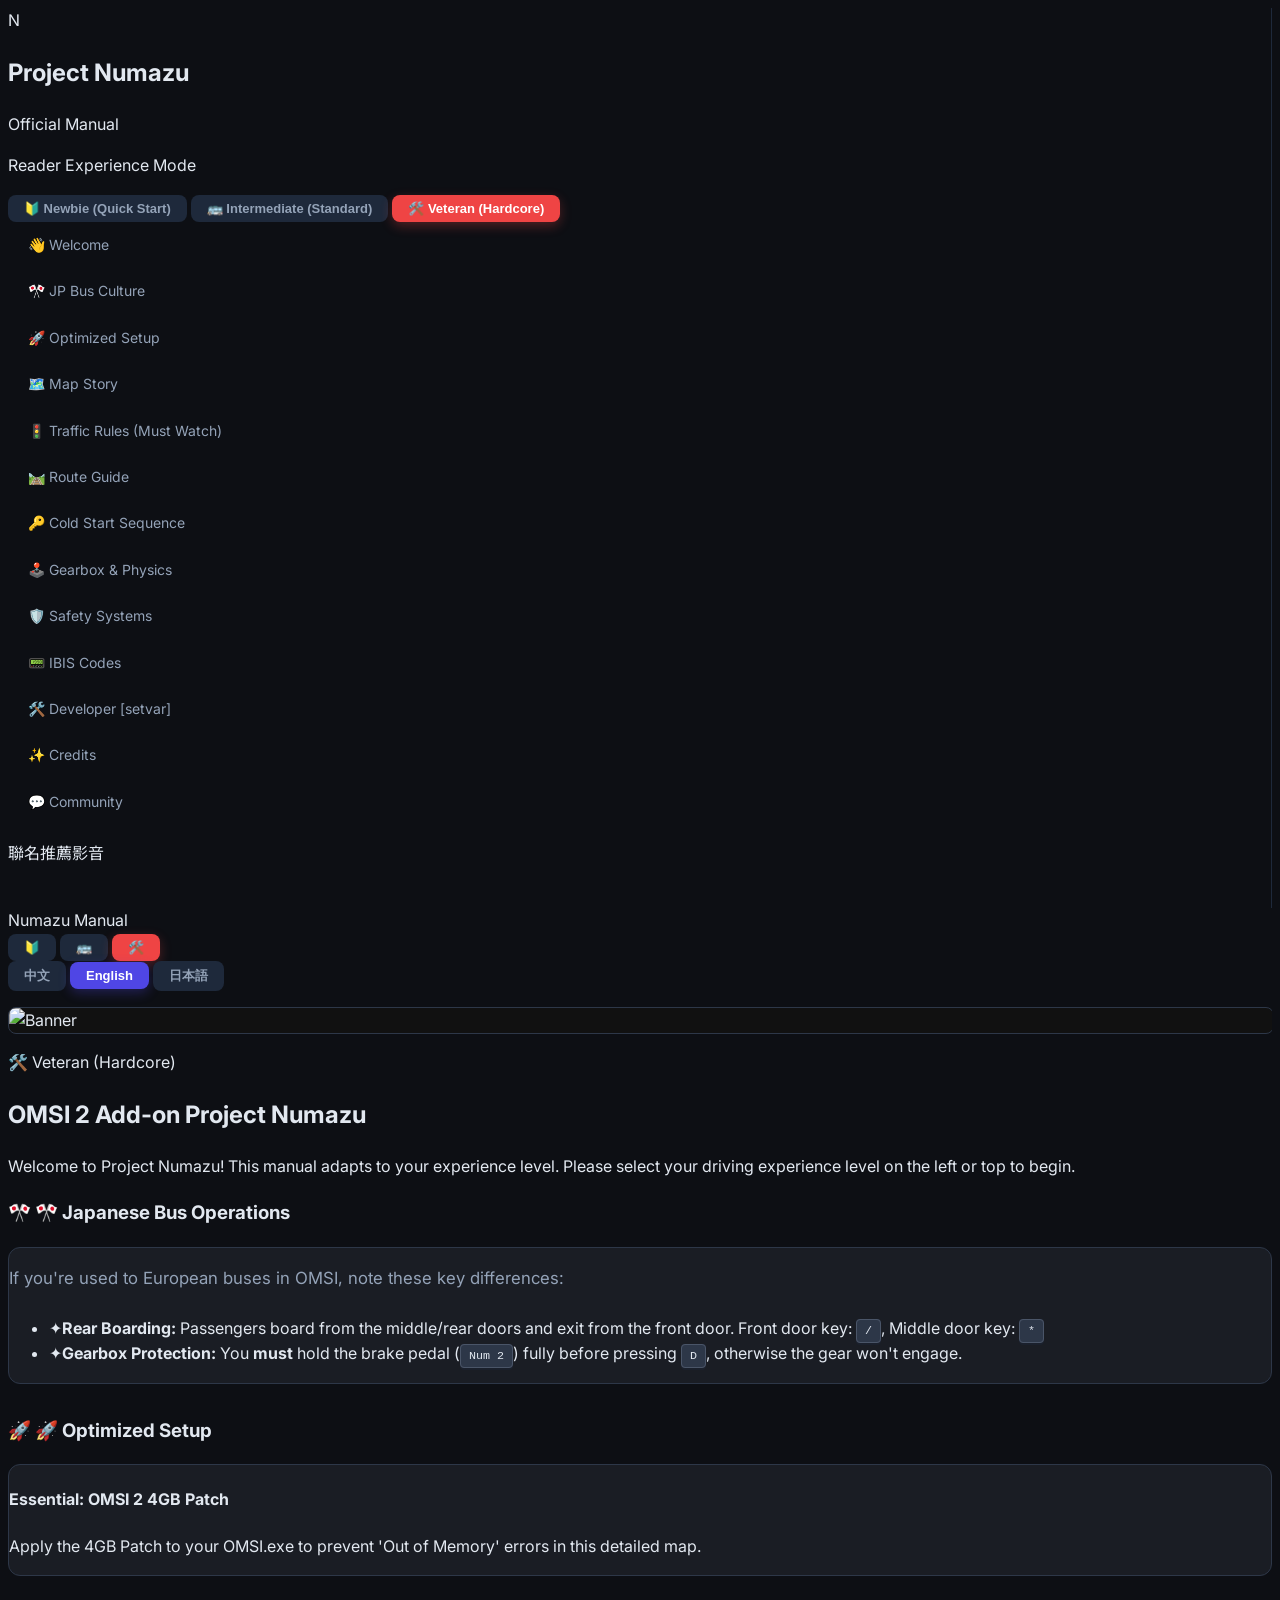
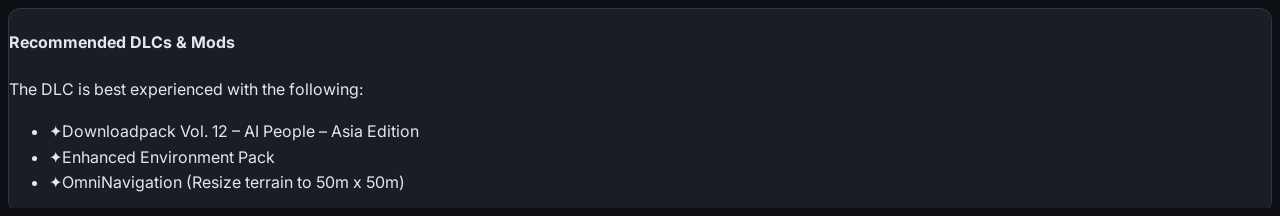
==== commit 2dc9d9a7: "Update Manual_Project_Numazu_OMSI_2_EN+JP+TC.html" ====
--- a/Manual_Project_Numazu_OMSI_2_EN+JP+TC.html
+++ b/Manual_Project_Numazu_OMSI_2_EN+JP+TC.html
@@ -4,6 +4,11 @@
     <meta charset="UTF-8">
     <meta name="viewport" content="width=device-width, initial-scale=1.0">
     <meta name="referrer" content="strict-origin-when-cross-origin" />
+    
+    <!-- Favicon 設定 -->
+    <link rel="icon" type="image/png" href="https://images.squarespace-cdn.com/content/68d7b579d57652029ec28fd5/7f074600-825d-45f1-8aa1-f05d5e47710e/Aurora_Icon_2+-+%E8%A4%87%E8%A3%BD.png">
+    <link rel="apple-touch-icon" href="https://images.squarespace-cdn.com/content/68d7b579d57652029ec28fd5/7f074600-825d-45f1-8aa1-f05d5e47710e/Aurora_Icon_2+-+%E8%A4%87%E8%A3%BD.png">
+
     <title>Project Numazu - Map & Vehicle Official Manual</title>
     <script src="https://cdn.tailwindcss.com"></script>
     <style>
@@ -593,7 +598,7 @@
 
         // 狀態管理
         const state = {
-            lang: 'zh',
+            lang: 'en',
             level: 'vet', // 預設老鳥，但可切換 (newbie, inter, vet)
             videoPlatform: 'youtube' // 預設影片平台
         };
@@ -807,7 +812,7 @@
                                 ${state.videoPlatform === 'bilibili' 
                                     ? `<iframe src="https://player.bilibili.com/player.html?isOutside=true&aid=115264490310906&bvid=BV1zTn8zQEJt&cid=32625200262&p=1&high_quality=1&danmaku=0" scrolling="no" border="0" frameborder="no" framespacing="0" allowfullscreen="true" class="absolute top-0 left-0 w-full h-full z-0"></iframe>`
                                     // 🌟 這裡換成您專屬的 GitHub Pages 代理網址！
-                                    : `<iframe src="https://shiko215.github.io/NumazuExchange/yt-proxy.html?v=QSVKhPHtCjQ" title="YouTube video player" frameborder="0" allow="accelerometer; autoplay; clipboard-write; encrypted-media; gyroscope; picture-in-picture; web-share" allowfullscreen class="absolute top-0 left-0 w-full h-full z-0"></iframe>`
+                                    : `<iframe src="https://www.youtube.com/embed/QSVKhPHtCjQ" title="YouTube video player" frameborder="0" allow="accelerometer; autoplay; clipboard-write; encrypted-media; gyroscope; picture-in-picture; web-share" allowfullscreen class="absolute top-0 left-0 w-full h-full z-0"></iframe>`
                                 }
                                 
                                 <!-- 平台切換懸浮按鈕 (滑鼠移入時顯示) -->
@@ -1134,4 +1139,6 @@
         };
     </script>
 </body>
-</html>+
+</html>
+
